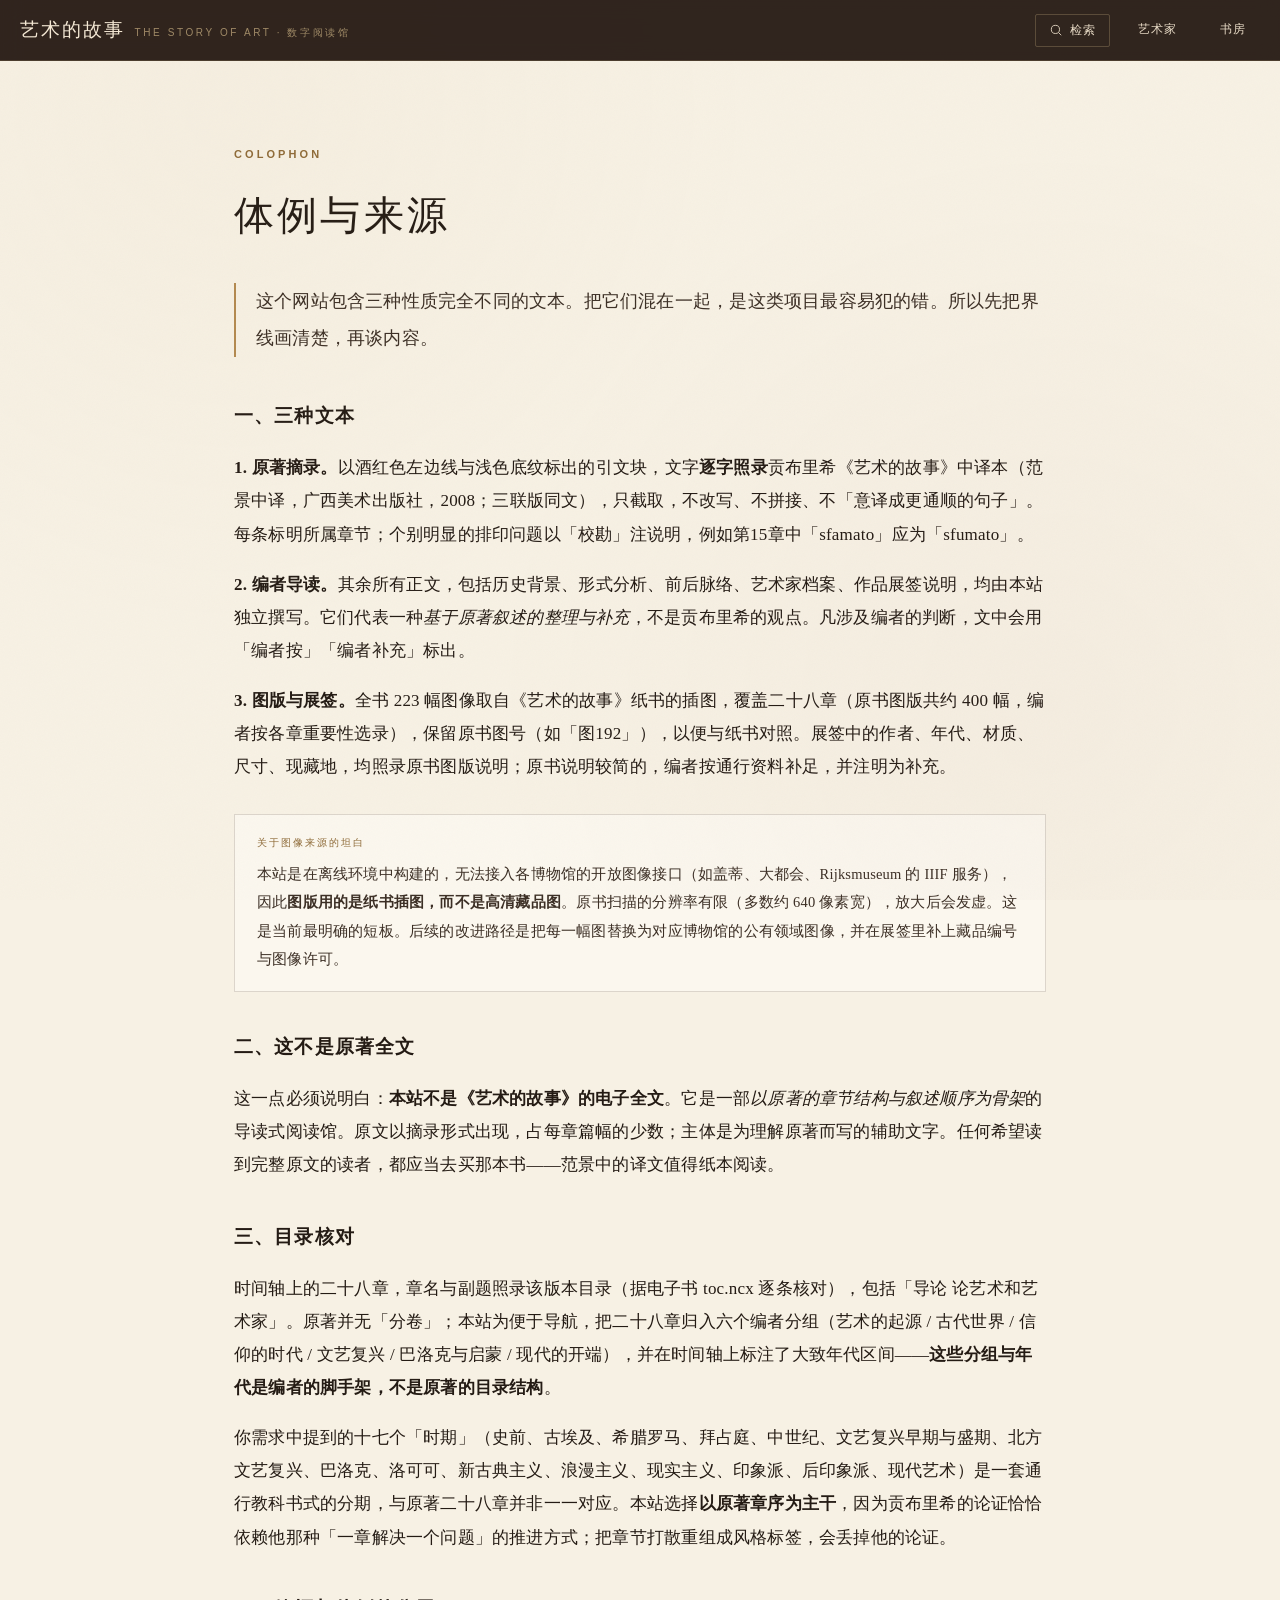
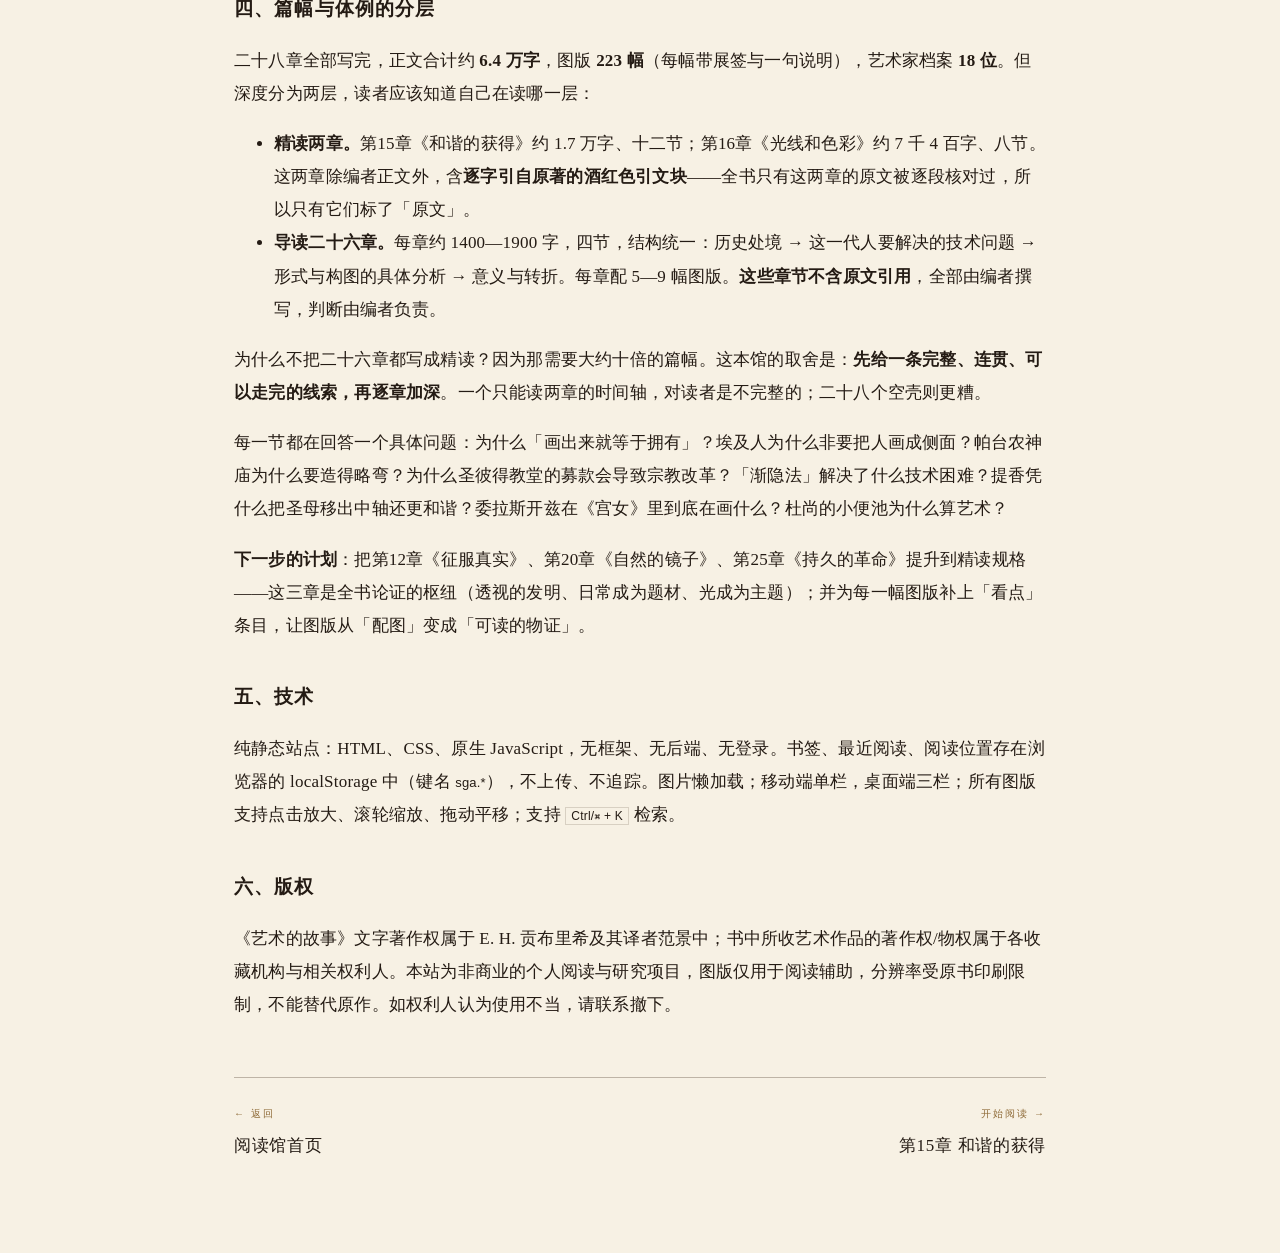
==== about.html @ c61e233a "《艺术的故事》数字阅读馆：二十八章全文与 223 幅图版 - 28 章正文约 6.4 万字：第15、16章为精读（含原著逐字引文），其余二十六章为导读 - 223 幅图版逐幅编目（作者、年代、材质、现" ====
<!DOCTYPE html>
<html lang="zh-CN">
<head>
<meta charset="utf-8">
<meta name="viewport" content="width=device-width,initial-scale=1,viewport-fit=cover">
<title>体例与来源 · 艺术的故事</title>
<link rel="icon" href="data:image/svg+xml,%3Csvg xmlns='http://www.w3.org/2000/svg' viewBox='0 0 32 32'%3E%3Crect width='32' height='32' fill='%23241812'/%3E%3Ctext x='16' y='23' font-family='Georgia,serif' font-size='20' fill='%23d9bd8c' text-anchor='middle'%3EA%3C/text%3E%3C/svg%3E">
<link rel="stylesheet" href="css/style.css">
</head>
<body>
<div data-topbar></div>

<main class="wrap wrap--narrow" style="padding-top:clamp(40px,6vw,72px);padding-bottom:90px">
  <p class="eyebrow">Colophon</p>
  <h1 style="font-size:clamp(28px,4vw,40px);font-weight:400;letter-spacing:.08em;margin:12px 0 28px">体例与来源</h1>

  <p class="article__lede" style="margin-bottom:40px">这个网站包含三种性质完全不同的文本。把它们混在一起，是这类项目最容易犯的错。所以先把界线画清楚，再谈内容。</p>

  <h2 style="font-size:19px;font-weight:600;letter-spacing:.06em;margin:36px 0 12px">一、三种文本</h2>

  <p><strong>1. 原著摘录。</strong>以酒红色左边线与浅色底纹标出的引文块，文字<strong>逐字照录</strong>贡布里希《艺术的故事》中译本（范景中译，广西美术出版社，2008；三联版同文），只截取，不改写、不拼接、不「意译成更通顺的句子」。每条标明所属章节；个别明显的排印问题以「校勘」注说明，例如第15章中「sfamato」应为「sfumato」。</p>

  <p><strong>2. 编者导读。</strong>其余所有正文，包括历史背景、形式分析、前后脉络、艺术家档案、作品展签说明，均由本站独立撰写。它们代表一种<em>基于原著叙述的整理与补充</em>，不是贡布里希的观点。凡涉及编者的判断，文中会用「编者按」「编者补充」标出。</p>

  <p><strong>3. 图版与展签。</strong>全书 223 幅图像取自《艺术的故事》纸书的插图，覆盖二十八章（原书图版共约 400 幅，编者按各章重要性选录），保留原书图号（如「图192」），以便与纸书对照。展签中的作者、年代、材质、尺寸、现藏地，均照录原书图版说明；原书说明较简的，编者按通行资料补足，并注明为补充。</p>

  <div class="aside-note">
    <span class="aside-note__t">关于图像来源的坦白</span>
    本站是在离线环境中构建的，无法接入各博物馆的开放图像接口（如盖蒂、大都会、Rijksmuseum 的 IIIF 服务），因此<strong>图版用的是纸书插图，而不是高清藏品图</strong>。原书扫描的分辨率有限（多数约 640 像素宽），放大后会发虚。这是当前最明确的短板。后续的改进路径是把每一幅图替换为对应博物馆的公有领域图像，并在展签里补上藏品编号与图像许可。
  </div>

  <h2 style="font-size:19px;font-weight:600;letter-spacing:.06em;margin:36px 0 12px">二、这不是原著全文</h2>

  <p>这一点必须说明白：<strong>本站不是《艺术的故事》的电子全文</strong>。它是一部<em>以原著的章节结构与叙述顺序为骨架</em>的导读式阅读馆。原文以摘录形式出现，占每章篇幅的少数；主体是为理解原著而写的辅助文字。任何希望读到完整原文的读者，都应当去买那本书——范景中的译文值得纸本阅读。</p>

  <h2 style="font-size:19px;font-weight:600;letter-spacing:.06em;margin:36px 0 12px">三、目录核对</h2>

  <p>时间轴上的二十八章，章名与副题照录该版本目录（据电子书 toc.ncx 逐条核对），包括「导论 论艺术和艺术家」。原著并无「分卷」；本站为便于导航，把二十八章归入六个编者分组（艺术的起源 / 古代世界 / 信仰的时代 / 文艺复兴 / 巴洛克与启蒙 / 现代的开端），并在时间轴上标注了大致年代区间——<strong>这些分组与年代是编者的脚手架，不是原著的目录结构</strong>。</p>

  <p>你需求中提到的十七个「时期」（史前、古埃及、希腊罗马、拜占庭、中世纪、文艺复兴早期与盛期、北方文艺复兴、巴洛克、洛可可、新古典主义、浪漫主义、现实主义、印象派、后印象派、现代艺术）是一套通行教科书式的分期，与原著二十八章并非一一对应。本站选择<strong>以原著章序为主干</strong>，因为贡布里希的论证恰恰依赖他那种「一章解决一个问题」的推进方式；把章节打散重组成风格标签，会丢掉他的论证。</p>

  <h2 style="font-size:19px;font-weight:600;letter-spacing:.06em;margin:36px 0 12px">四、篇幅与体例的分层</h2>

  <p>二十八章全部写完，正文合计约 <strong>6.4 万字</strong>，图版 <strong>223 幅</strong>（每幅带展签与一句说明），艺术家档案 <strong>18 位</strong>。但深度分为两层，读者应该知道自己在读哪一层：</p>

  <ul>
    <li><strong>精读两章。</strong>第15章《和谐的获得》约 1.7 万字、十二节；第16章《光线和色彩》约 7 千 4 百字、八节。这两章除编者正文外，含<strong>逐字引自原著的酒红色引文块</strong>——全书只有这两章的原文被逐段核对过，所以只有它们标了「原文」。</li>
    <li><strong>导读二十六章。</strong>每章约 1400—1900 字，四节，结构统一：历史处境 → 这一代人要解决的技术问题 → 形式与构图的具体分析 → 意义与转折。每章配 5—9 幅图版。<strong>这些章节不含原文引用</strong>，全部由编者撰写，判断由编者负责。</li>
  </ul>

  <p>为什么不把二十六章都写成精读？因为那需要大约十倍的篇幅。这本馆的取舍是：<strong>先给一条完整、连贯、可以走完的线索，再逐章加深</strong>。一个只能读两章的时间轴，对读者是不完整的；二十八个空壳则更糟。</p>

  <p>每一节都在回答一个具体问题：为什么「画出来就等于拥有」？埃及人为什么非要把人画成侧面？帕台农神庙为什么要造得略弯？为什么圣彼得教堂的募款会导致宗教改革？「渐隐法」解决了什么技术困难？提香凭什么把圣母移出中轴还更和谐？委拉斯开兹在《宫女》里到底在画什么？杜尚的小便池为什么算艺术？</p>

  <p><strong>下一步的计划</strong>：把第12章《征服真实》、第20章《自然的镜子》、第25章《持久的革命》提升到精读规格——这三章是全书论证的枢纽（透视的发明、日常成为题材、光成为主题）；并为每一幅图版补上「看点」条目，让图版从「配图」变成「可读的物证」。</p>

  <h2 style="font-size:19px;font-weight:600;letter-spacing:.06em;margin:36px 0 12px">五、技术</h2>

  <p>纯静态站点：HTML、CSS、原生 JavaScript，无框架、无后端、无登录。书签、最近阅读、阅读位置存在浏览器的 localStorage 中（键名 <code style="font-family:var(--sans);font-size:13px">sga.*</code>），不上传、不追踪。图片懒加载；移动端单栏，桌面端三栏；所有图版支持点击放大、滚轮缩放、拖动平移；支持 <kbd style="font-family:var(--sans);font-size:12px;border:1px solid var(--line);padding:1px 5px">Ctrl/⌘ + K</kbd> 检索。</p>

  <h2 style="font-size:19px;font-weight:600;letter-spacing:.06em;margin:36px 0 12px">六、版权</h2>

  <p>《艺术的故事》文字著作权属于 E. H. 贡布里希及其译者范景中；书中所收艺术作品的著作权/物权属于各收藏机构与相关权利人。本站为非商业的个人阅读与研究项目，图版仅用于阅读辅助，分辨率受原书印刷限制，不能替代原作。如权利人认为使用不当，请联系撤下。</p>

  <div class="ch-end" style="margin-top:56px">
    <a href="index.html"><span class="ch-end__dir">← 返回</span><span class="ch-end__t">阅读馆首页</span></a>
    <a href="read.html?id=15" style="text-align:right"><span class="ch-end__dir">开始阅读 →</span><span class="ch-end__t">第15章 和谐的获得</span></a>
  </div>
</main>

<script src="js/data/meta.js"></script>
<script src="js/core.js"></script>
</body>
</html>
---- css/style.css ----
/* ============================================================
   《艺术的故事》数字阅读馆 — 视觉系统
   深胡桃木 / 暖白纸 / 酒红 / 古典金；衬线排印；博物馆展签
   ============================================================ */

:root{
  --ink:#241b14;
  --ink-2:#3c2f25;
  --ink-soft:#6b5c4d;
  --ink-faint:#8d7d6b;

  --paper:#f7f1e4;
  --paper-2:#f1e8d7;
  --paper-3:#e8dbc5;

  --walnut:#241812;
  --walnut-2:#2f2017;
  --walnut-3:#3d2b1f;
  --walnut-line:rgba(217,189,140,.16);

  --burgundy:#6b1f2a;
  --burgundy-2:#521620;
  --gold:#b3894f;
  --gold-2:#d9bd8c;
  --gold-3:#8e6a37;

  --line:rgba(58,38,24,.16);
  --line-strong:rgba(58,38,24,.30);

  --serif:"Georgia","Times New Roman","Songti SC","Source Han Serif SC","Noto Serif SC","SimSun",serif;
  --sans:"Helvetica Neue","Segoe UI","PingFang SC","Microsoft YaHei",sans-serif;
  --kai:"Kaiti SC","KaiTi","STKaiti",var(--serif);

  --measure:38rem;
  --ease:cubic-bezier(.22,.61,.36,1);
}

*,*::before,*::after{box-sizing:border-box;}

html{-webkit-text-size-adjust:100%;scroll-behavior:smooth;}
@media (prefers-reduced-motion:reduce){html{scroll-behavior:auto;}}

body{
  margin:0;
  background:var(--paper);
  color:var(--ink);
  font-family:var(--serif);
  font-size:17px;
  line-height:1.95;
  letter-spacing:.012em;
  text-rendering:optimizeLegibility;
  -webkit-font-smoothing:antialiased;
}

img{max-width:100%;display:block;}
a{color:inherit;text-decoration:none;}
button{font-family:inherit;font-size:inherit;color:inherit;background:none;border:0;cursor:pointer;padding:0;}
::selection{background:rgba(107,31,42,.16);}

/* 纸纹 */
body::before{
  content:"";
  position:fixed;inset:0;
  pointer-events:none;z-index:0;
  opacity:.5;
  background-image:
    radial-gradient(circle at 18% 12%, rgba(179,137,79,.05), transparent 40%),
    radial-gradient(circle at 82% 78%, rgba(107,31,42,.04), transparent 45%),
    url("data:image/svg+xml,%3Csvg xmlns='http://www.w3.org/2000/svg' width='120' height='120'%3E%3Cfilter id='n'%3E%3CfeTurbulence type='fractalNoise' baseFrequency='.85' numOctaves='3'/%3E%3C/filter%3E%3Crect width='120' height='120' filter='url(%23n)' opacity='.05'/%3E%3C/svg%3E");
}

/* ---------- 通用排印 ---------- */
.eyebrow{
  font-family:var(--sans);
  font-size:11px;
  letter-spacing:.28em;
  text-transform:uppercase;
  color:var(--gold-3);
  font-weight:600;
}
.eyebrow--light{color:var(--gold-2);}

.rule{height:1px;background:var(--line);border:0;margin:0;}
.rule--short{width:64px;height:1px;background:var(--gold);border:0;margin:28px 0;}

.small{font-size:13px;line-height:1.75;color:var(--ink-soft);}

/* ---------- 顶栏 ---------- */
.topbar{
  position:sticky;top:0;z-index:60;
  background:rgba(36,24,18,.94);
  backdrop-filter:blur(10px) saturate(1.1);
  border-bottom:1px solid var(--walnut-line);
  color:#efe3cf;
}
.topbar__inner{
  max-width:1600px;margin:0 auto;
  display:flex;align-items:center;gap:14px;
  padding:0 20px;height:60px;
}
.brand{display:flex;align-items:baseline;gap:10px;min-width:0;}
.brand__mark{
  font-family:var(--serif);font-size:19px;letter-spacing:.10em;
  color:#f4e8d4;white-space:nowrap;
}
.brand__sub{
  font-family:var(--sans);font-size:10px;letter-spacing:.26em;text-transform:uppercase;
  color:rgba(217,189,140,.66);white-space:nowrap;
}
.topbar__spacer{flex:1;}

.tbtn{
  display:inline-flex;align-items:center;gap:7px;
  padding:7px 13px;border:1px solid rgba(217,189,140,.26);
  color:#e9dcc7;border-radius:2px;
  font-family:var(--sans);font-size:12px;letter-spacing:.10em;
  transition:.25s var(--ease);
}
.tbtn:hover{background:rgba(217,189,140,.12);border-color:rgba(217,189,140,.5);}
.tbtn--ghost{border-color:transparent;}
.tbtn svg{width:14px;height:14px;stroke:currentColor;fill:none;stroke-width:1.5;}

.progressbar{
  position:fixed;top:0;left:0;height:2px;width:0;z-index:70;
  background:linear-gradient(90deg,var(--gold-3),var(--gold-2));
  box-shadow:0 0 12px rgba(217,189,140,.5);
  transition:width .1s linear;
}

/* ---------- 封面 ---------- */
.hero{
  position:relative;min-height:min(92vh,860px);
  background:var(--walnut);color:#f6ecdc;
  display:flex;align-items:flex-end;
  overflow:hidden;
}
.hero__bg{position:absolute;inset:0;}
.hero__bg img{
  width:100%;height:100%;object-fit:cover;
  object-position:50% 42%;
  filter:saturate(.92) contrast(1.02) brightness(.86);
  transform:scale(1.03);
}
.hero__bg::after{
  content:"";position:absolute;inset:0;
  background:
    linear-gradient(180deg,rgba(20,13,9,.66) 0%,rgba(20,13,9,.18) 30%,rgba(20,13,9,.55) 66%,rgba(20,13,9,.95) 100%),
    radial-gradient(120% 80% at 20% 70%,rgba(36,24,18,.75),transparent 60%);
}
.hero__inner{
  position:relative;z-index:2;
  max-width:1600px;margin:0 auto;width:100%;
  padding:0 24px 56px;
}
.hero__rule{width:100%;max-width:520px;height:1px;background:linear-gradient(90deg,var(--gold-2),transparent);margin-bottom:26px;}
.hero h1{
  font-size:clamp(38px,7vw,84px);
  line-height:1.06;letter-spacing:.06em;margin:0 0 6px;
  font-weight:400;color:#fbf3e5;
  text-shadow:0 2px 30px rgba(0,0,0,.4);
}
.hero__latin{
  font-family:var(--sans);font-size:clamp(10px,1.2vw,12px);
  letter-spacing:.42em;text-transform:uppercase;color:var(--gold-2);
  margin:0 0 22px;
}
.hero__lead{
  max-width:36rem;font-size:clamp(15px,1.6vw,17.5px);
  line-height:2;color:rgba(246,236,220,.84);margin:0 0 30px;
}
.hero__meta{display:flex;flex-wrap:wrap;gap:10px 26px;align-items:center;}
.hero__meta span{font-family:var(--sans);font-size:12px;letter-spacing:.14em;color:rgba(217,189,140,.8);}

.cta{
  display:inline-flex;align-items:center;gap:12px;
  padding:15px 30px;border:1px solid rgba(217,189,140,.55);
  color:#f8eeda;font-family:var(--sans);font-size:13px;letter-spacing:.2em;
  background:rgba(107,31,42,.28);
  transition:.3s var(--ease);
}
.cta:hover{background:var(--burgundy);border-color:var(--gold-2);letter-spacing:.24em;}
.cta__arrow{transition:transform .3s var(--ease);}
.cta:hover .cta__arrow{transform:translateX(4px);}

/* ---------- 通用区块 ---------- */
.wrap{max-width:1280px;margin:0 auto;padding:0 24px;}
.wrap--narrow{max-width:860px;}
.section{padding:clamp(52px,7vw,96px) 0;}
.section--tint{background:linear-gradient(180deg,var(--paper-2),var(--paper));}

.sec-head{display:flex;align-items:flex-end;justify-content:space-between;gap:24px;margin-bottom:clamp(28px,4vw,48px);}
.sec-head h2{
  font-size:clamp(24px,3vw,34px);font-weight:400;letter-spacing:.1em;margin:8px 0 0;line-height:1.3;
}
.sec-head p{margin:6px 0 0;max-width:34rem;}
.sec-link{
  font-family:var(--sans);font-size:12px;letter-spacing:.16em;color:var(--burgundy);
  border-bottom:1px solid rgba(107,31,42,.3);padding-bottom:3px;white-space:nowrap;
}
.sec-link:hover{border-color:var(--burgundy);}

/* ---------- 时间轴 ---------- */
.timeline{position:relative;padding:10px 0 4px;}
.tl-scroll{
  display:flex;gap:0;overflow-x:auto;scrollbar-width:thin;
  padding-bottom:18px;
  scroll-snap-type:x proximity;
}
.tl-scroll::-webkit-scrollbar{height:4px;}
.tl-scroll::-webkit-scrollbar-thumb{background:var(--line-strong);}
.tl-era{
  flex:0 0 auto;min-width:230px;padding:18px 20px 4px;
  border-left:1px solid var(--line);
  scroll-snap-align:start;
}
.tl-era:first-child{border-left:0;padding-left:0;}
.tl-era__name{
  font-family:var(--sans);font-size:10.5px;letter-spacing:.26em;text-transform:uppercase;
  color:var(--gold-3);margin-bottom:3px;
}
.tl-era__years{font-size:12px;color:var(--ink-faint);font-family:var(--sans);letter-spacing:.08em;margin-bottom:14px;}
.tl-item{
  display:block;padding:7px 0 7px 14px;position:relative;
  border-top:1px solid rgba(58,38,24,.08);
  transition:.2s var(--ease);
}
.tl-item::before{
  content:"";position:absolute;left:0;top:16px;width:5px;height:5px;border-radius:50%;
  background:var(--line-strong);
}
.tl-item:hover{padding-left:20px;}
.tl-item:hover .tl-item__title{color:var(--burgundy);}
.tl-item--live::before{background:var(--burgundy);box-shadow:0 0 0 3px rgba(107,31,42,.12);}
.tl-item__no{font-family:var(--sans);font-size:10.5px;letter-spacing:.12em;color:var(--ink-faint);margin-right:7px;}
.tl-item__title{font-size:15px;letter-spacing:.04em;transition:color .2s;}
.tl-item--soon .tl-item__title{color:var(--ink-faint);}
.tl-item__badge{
  font-family:var(--sans);font-size:9.5px;letter-spacing:.14em;color:#fff;
  background:var(--burgundy);padding:1px 6px;margin-left:8px;vertical-align:2px;
}
.tl-item__badge--soon{background:rgba(58,38,24,.22);}

.tl-axis{position:relative;height:26px;margin-top:6px;}
.tl-axis__line{position:absolute;left:0;right:0;top:12px;height:1px;background:var(--line-strong);}

/* ---------- 时期入口（横向索引） ---------- */
.periods{display:grid;grid-template-columns:repeat(3,1fr);gap:1px;background:var(--line);border:1px solid var(--line);}
.period{
  position:relative;padding:24px 24px 22px;
  background:var(--paper);display:flex;flex-direction:column;gap:6px;
  transition:background .25s var(--ease);
}
.period:hover{background:var(--paper-2);}
.period__no{font-family:var(--sans);font-size:11px;letter-spacing:.18em;color:var(--gold-3);}
.period__title{font-size:20px;letter-spacing:.06em;}
.period__sub{font-size:13px;color:var(--ink-soft);font-family:var(--sans);letter-spacing:.03em;line-height:1.6;}
.period__state{
  margin-top:10px;font-family:var(--sans);font-size:10.5px;letter-spacing:.16em;
  color:var(--burgundy);
}
.period--soon .period__title{color:var(--ink-soft);}
.period--soon .period__state{color:var(--ink-faint);}
a.period:hover .period__title{color:var(--burgundy);}

/* ---------- 卡片：作品 / 艺术家（克制的展签式） ---------- */
.plate-grid{display:grid;grid-template-columns:repeat(auto-fill,minmax(260px,1fr));gap:clamp(18px,2.4vw,34px);}
.plate{cursor:pointer;background:none;border:0;text-align:left;padding:0;display:block;}
.plate__frame{
  position:relative;overflow:hidden;background:#e6dac6;
  box-shadow:0 1px 2px rgba(40,25,15,.10),0 12px 28px -18px rgba(40,25,15,.45);
}
.plate__frame img{
  width:100%;height:100%;object-fit:cover;
  transition:transform .7s var(--ease),filter .5s;
}
.plate:hover .plate__frame img{transform:scale(1.035);}
.plate__frame--contain img{object-fit:contain;background:#efe6d4;}
.plate__cap{padding:14px 2px 0;}
.plate__t{font-size:16px;letter-spacing:.03em;line-height:1.5;}
.plate__a{font-size:12.5px;color:var(--ink-soft);font-family:var(--sans);letter-spacing:.04em;margin-top:4px;}

/* ---------- 首页艺术家条目 ---------- */
.people{display:grid;grid-template-columns:repeat(auto-fill,minmax(200px,1fr));gap:1px;background:var(--line);border:1px solid var(--line);}
.person{
  background:var(--paper);padding:22px 20px 20px;display:flex;flex-direction:column;gap:4px;
  transition:background .3s;
}
.person:hover{background:var(--paper-2);}
.person__name{font-size:19px;letter-spacing:.05em;}
.person__life{font-family:var(--sans);font-size:11px;letter-spacing:.1em;color:var(--ink-faint);}
.person__tag{font-size:13px;color:var(--ink-soft);margin-top:6px;line-height:1.7;}

/* ---------- 说明 / 凡例 ---------- */
.colophon{display:grid;grid-template-columns:repeat(auto-fit,minmax(240px,1fr));gap:clamp(24px,4vw,56px);}
.colophon h3{font-size:14px;letter-spacing:.18em;font-family:var(--sans);color:var(--gold-3);margin:0 0 10px;font-weight:600;}
.colophon p{font-size:14px;line-height:1.9;color:var(--ink-2);margin:0;}

/* ---------- 页脚 ---------- */
.foot{background:var(--walnut);color:rgba(240,229,211,.62);padding:56px 0 40px;margin-top:0;}
.foot__inner{max-width:1280px;margin:0 auto;padding:0 24px;display:flex;flex-wrap:wrap;gap:28px;justify-content:space-between;align-items:flex-start;}
.foot__t{font-size:22px;letter-spacing:.1em;color:#f2e6d2;}
.foot__s{font-family:var(--sans);font-size:11px;letter-spacing:.2em;color:rgba(217,189,140,.55);margin-top:8px;}
.foot a{border-bottom:1px solid rgba(217,189,140,.25);}
.foot a:hover{color:var(--gold-2);}

/* ============================================================
   阅读页
   ============================================================ */
.read-top{
  position:sticky;top:0;z-index:60;background:rgba(247,241,228,.94);
  backdrop-filter:blur(10px);border-bottom:1px solid var(--line);
}
.read-top__inner{
  max-width:1600px;margin:0 auto;padding:0 20px;height:62px;
  display:flex;align-items:center;gap:16px;
}
.read-top__back{font-family:var(--sans);font-size:12px;letter-spacing:.14em;color:var(--ink-soft);display:inline-flex;gap:8px;align-items:center;}
.read-top__back:hover{color:var(--burgundy);}
.read-top__title{font-size:15px;letter-spacing:.08em;color:var(--ink-2);}
.read-top__title span{color:var(--ink-faint);font-family:var(--sans);font-size:11.5px;letter-spacing:.1em;margin-left:8px;}
.read-top__tools{margin-left:auto;display:flex;gap:8px;align-items:center;}
.icon-btn{
  width:36px;height:36px;display:inline-flex;align-items:center;justify-content:center;
  border:1px solid transparent;border-radius:2px;transition:.2s;color:var(--ink-2);
}
.icon-btn:hover{background:rgba(58,38,24,.06);border-color:var(--line);}
.icon-btn svg{width:17px;height:17px;stroke:currentColor;fill:none;stroke-width:1.6;stroke-linecap:round;stroke-linejoin:round;}
.icon-btn.is-on{color:var(--burgundy);}
.icon-btn.is-on svg{fill:rgba(107,31,42,.14);}

.reader{
  display:grid;grid-template-columns:250px minmax(0,1fr) 288px;
  gap:0;max-width:1560px;margin:0 auto;align-items:start;
  position:relative;z-index:1;
}
.rail-l,.rail-r{position:sticky;top:62px;height:calc(100vh - 62px);overflow-y:auto;padding:34px 22px 60px;}
.rail-l{border-right:1px solid var(--line);}
.rail-r{border-left:1px solid var(--line);}
.rail-l::-webkit-scrollbar,.rail-r::-webkit-scrollbar{width:4px;}
.rail-l::-webkit-scrollbar-thumb,.rail-r::-webkit-scrollbar-thumb{background:rgba(58,38,24,.18);}

.rail__label{
  font-family:var(--sans);font-size:10px;letter-spacing:.26em;text-transform:uppercase;
  color:var(--gold-3);margin-bottom:14px;
}
.nav-group{margin-bottom:22px;}
.nav-group__t{
  font-family:var(--sans);font-size:10.5px;letter-spacing:.2em;color:var(--ink-faint);
  padding:0 0 6px;border-bottom:1px solid var(--line);margin-bottom:6px;
}
.nav-item{
  display:block;padding:7px 8px 7px 10px;font-size:13.5px;line-height:1.6;
  border-left:2px solid transparent;color:var(--ink-2);transition:.18s;
}
.nav-item:hover{background:rgba(58,38,24,.05);color:var(--ink);}
.nav-item.is-active{border-left-color:var(--burgundy);background:rgba(107,31,42,.055);color:var(--burgundy);font-weight:600;}
.nav-item__no{font-family:var(--sans);font-size:10px;color:var(--ink-faint);margin-right:6px;letter-spacing:.08em;}
.nav-item--soon{color:var(--ink-faint);cursor:default;display:flex;justify-content:space-between;align-items:center;}
.nav-item--soon:hover{background:none;color:var(--ink-faint);}
.nav-item__soon{font-family:var(--sans);font-size:9px;letter-spacing:.1em;opacity:.7;}

/* 目录（本章） */
.toc-item{display:block;font-size:13px;padding:5px 0 5px 10px;color:var(--ink-soft);border-left:1px solid var(--line);line-height:1.65;}
.toc-item:hover{color:var(--burgundy);border-left-color:var(--gold);}
.toc-item.is-active{color:var(--burgundy);border-left-color:var(--burgundy);}

.article{max-width:760px;margin:0 auto;padding:clamp(30px,5vw,64px) clamp(20px,4vw,52px) 120px;}
.article__head{margin-bottom:clamp(30px,4vw,52px);}
.article__no{
  font-family:var(--sans);font-size:11px;letter-spacing:.3em;color:var(--gold-3);margin-bottom:16px;
}
.article__title{
  font-size:clamp(30px,4.6vw,46px);line-height:1.28;letter-spacing:.06em;font-weight:400;margin:0 0 12px;
}
.article__sub{
  font-family:var(--sans);font-size:13px;letter-spacing:.14em;color:var(--ink-soft);margin:0 0 22px;
}
.article__lede{
  font-size:clamp(16px,1.7vw,18px);line-height:2.05;color:var(--ink-2);
  border-left:2px solid var(--gold);padding-left:20px;margin:0;
}

.article h2{
  font-size:clamp(21px,2.6vw,26px);font-weight:400;letter-spacing:.08em;line-height:1.5;
  margin:clamp(48px,6vw,74px) 0 22px;padding-bottom:12px;border-bottom:1px solid var(--line);
  scroll-margin-top:80px;
}
.article h2 .h2-no{
  font-family:var(--sans);font-size:11px;letter-spacing:.24em;color:var(--gold-3);
  display:block;margin-bottom:8px;
}
.article h3{
  font-size:17.5px;font-weight:600;letter-spacing:.05em;margin:36px 0 12px;color:var(--ink);
}
.article p{margin:0 0 1.35em;text-align:justify;}
.article p + p{text-indent:0;}
.article strong{font-weight:600;color:var(--ink);}
.article em{font-style:normal;background:linear-gradient(transparent 62%,rgba(179,137,79,.24) 62%);}
.article a.ref{color:var(--burgundy);border-bottom:1px solid rgba(107,31,42,.3);}
.article a.ref:hover{border-color:var(--burgundy);}
.article ul,.article ol{margin:0 0 1.4em;padding-left:1.3em;}
.article li{margin-bottom:.55em;line-height:1.95;}

/* 首字下沉 */
.article__first::first-letter{
  font-size:3.1em;line-height:.9;float:left;padding:6px 12px 0 0;color:var(--burgundy);
  font-family:var(--serif);
}

/* 原文摘录 */
.quote{
  margin:34px 0;padding:26px 26px 24px 28px;position:relative;
  background:linear-gradient(180deg,rgba(232,219,197,.5),rgba(241,232,215,.32));
  border-left:3px solid var(--burgundy);
}
.quote::before{
  content:"“";position:absolute;top:-2px;left:14px;font-size:46px;color:rgba(107,31,42,.16);
  font-family:Georgia,serif;line-height:1;
}
.quote__text{
  font-family:var(--kai);font-size:17.5px;line-height:2.05;color:var(--ink-2);margin:0;
  position:relative;z-index:1;text-align:justify;
}
.quote__src{
  display:block;margin-top:14px;font-family:var(--sans);font-size:11px;letter-spacing:.12em;
  color:var(--ink-faint);
}
.quote__src b{color:var(--burgundy);font-weight:600;}

/* 编者按 / 区分提示 */
.aside-note{
  margin:30px 0;padding:18px 22px;border:1px solid var(--line);
  background:rgba(255,252,245,.6);font-size:14.5px;line-height:1.95;color:var(--ink-2);
}
.aside-note__t{
  font-family:var(--sans);font-size:10px;letter-spacing:.2em;color:var(--gold-3);
  display:block;margin-bottom:8px;
}

/* 图版（博物馆展签） */
figure.plate-big{margin:44px 0;position:relative;}
figure.plate-big .frame{
  background:#ece1ce;padding:0;box-shadow:0 2px 4px rgba(40,25,15,.08),0 22px 44px -28px rgba(40,25,15,.6);
  cursor:zoom-in;position:relative;overflow:hidden;
}
figure.plate-big img{width:100%;height:auto;}
figure.plate-big .frame::after{
  content:"放大";position:absolute;right:10px;bottom:10px;
  font-family:var(--sans);font-size:9.5px;letter-spacing:.2em;color:#f7efe0;
  background:rgba(36,24,18,.6);padding:4px 8px;opacity:0;transition:.3s;
}
figure.plate-big .frame:hover::after{opacity:1;}
figcaption{
  margin-top:12px;padding-top:11px;border-top:1px solid var(--line);
  font-size:13px;line-height:1.8;color:var(--ink-soft);
  display:grid;grid-template-columns:1fr auto;gap:4px 16px;
}
figcaption .cap-t{font-size:14.5px;color:var(--ink);letter-spacing:.02em;}
figcaption .cap-m{font-family:var(--sans);font-size:11.5px;letter-spacing:.03em;color:var(--ink-faint);}
figcaption .cap-fig{
  font-family:var(--sans);font-size:10.5px;letter-spacing:.12em;color:var(--gold-3);
  white-space:nowrap;text-align:right;
}
figure.plate-big figcaption{grid-template-columns:1fr;}

/* 双图并置 */
.duo{display:grid;grid-template-columns:1fr 1fr;gap:18px;margin:38px 0;}
.duo figure{margin:0;}
.duo .frame{background:#ece1ce;cursor:zoom-in;}
.duo figcaption{font-size:12px;grid-template-columns:1fr;}
.duo .cap-t{font-size:13px;}

/* 展签表 */
.label-table{width:100%;border-collapse:collapse;margin:26px 0;font-size:13.5px;line-height:1.85;}
.label-table th,.label-table td{
  text-align:left;padding:9px 10px 9px 0;vertical-align:top;
  border-bottom:1px solid var(--line);
}
.label-table th{
  font-family:var(--sans);font-size:10px;letter-spacing:.14em;color:var(--gold-3);
  font-weight:600;width:74px;white-space:nowrap;
}
.label-table tr:first-child th,.label-table tr:first-child td{
  font-family:var(--sans);font-size:10.5px;letter-spacing:.12em;color:var(--ink-soft);
  border-bottom:1px solid var(--line-strong);padding-bottom:10px;white-space:normal;
}
.label-table tr:first-child td strong{font-weight:600;color:var(--ink);}

/* 本章人物 / 作品 推荐条 */
.chip-row{display:flex;flex-wrap:wrap;gap:8px;margin:22px 0 0;}
.chip{
  font-family:var(--sans);font-size:11.5px;letter-spacing:.08em;color:var(--ink-2);
  border:1px solid var(--line-strong);padding:5px 11px;transition:.2s;
}
.chip:hover{background:var(--burgundy);color:#f8eeda;border-color:var(--burgundy);}

/* 右栏 */
.rail-card{margin-bottom:28px;}
.rail-card__t{
  font-family:var(--sans);font-size:10px;letter-spacing:.22em;text-transform:uppercase;
  color:var(--gold-3);padding-bottom:8px;border-bottom:1px solid var(--line);margin-bottom:10px;
}
.rail-person{display:block;padding:7px 0 8px;}
.rail-person__n{display:block;font-size:14px;letter-spacing:.03em;line-height:1.5;}
.rail-person__d{display:block;font-family:var(--sans);font-size:10.5px;color:var(--ink-faint);letter-spacing:.06em;margin-top:1px;}
.rail-work{display:flex;gap:10px;padding:9px 0;align-items:center;border-bottom:1px solid rgba(58,38,24,.07);}
.rail-work img{width:46px;height:46px;object-fit:cover;background:#e6dac6;flex:0 0 auto;}
.rail-work__t{font-size:13px;line-height:1.5;display:-webkit-box;-webkit-line-clamp:2;-webkit-box-orient:vertical;overflow:hidden;}
.rail-work__a{font-family:var(--sans);font-size:10.5px;color:var(--ink-faint);}
.rail-fact{font-size:12.5px;line-height:1.85;color:var(--ink-soft);}
.rail-fact b{display:block;font-family:var(--sans);font-size:10px;letter-spacing:.14em;color:var(--gold-3);margin-bottom:2px;font-weight:600;}

/* 章末导航 */
.ch-end{margin-top:70px;padding-top:26px;border-top:1px solid var(--line-strong);display:flex;justify-content:space-between;gap:16px;flex-wrap:wrap;}
.ch-end a{max-width:46%;}
.ch-end__dir{font-family:var(--sans);font-size:10px;letter-spacing:.2em;color:var(--gold-3);display:block;margin-bottom:6px;}
.ch-end__t{font-size:17px;letter-spacing:.04em;}
.ch-end a:hover .ch-end__t{color:var(--burgundy);}

/* ============================================================
   画廊 / 灯箱
   ============================================================ */
.gallery-page{background:#150f0b;color:#efe3cf;min-height:100vh;}
.gallery-hero{padding:70px 24px 30px;max-width:1280px;margin:0 auto;border-bottom:1px solid rgba(217,189,140,.14);}
.gallery-hero h1{font-size:clamp(26px,4vw,40px);font-weight:400;letter-spacing:.12em;margin:10px 0 8px;color:#f7ecda;}
.gallery-hero p{color:rgba(239,227,207,.62);font-size:14px;max-width:40rem;line-height:1.9;}

.gal-filter{max-width:1280px;margin:0 auto;padding:22px 24px;display:flex;gap:10px;flex-wrap:wrap;align-items:center;border-bottom:1px solid rgba(217,189,140,.1);}
.gal-chip{
  font-family:var(--sans);font-size:11.5px;letter-spacing:.1em;color:rgba(239,227,207,.8);
  border:1px solid rgba(217,189,140,.22);padding:6px 13px;transition:.2s;
}
.gal-chip:hover,.gal-chip.is-active{color:#1d130d;background:var(--gold-2);border-color:var(--gold-2);}

.gal{max-width:1180px;margin:0 auto;padding:clamp(30px,5vw,64px) 24px 100px;}
.gal-work{margin:0 0 clamp(56px,9vw,120px);}
.gal-work__img{
  cursor:zoom-in;background:#0b0806;display:flex;justify-content:center;align-items:center;
}
.gal-work__img img{
  max-height:80vh;width:auto;max-width:100%;object-fit:contain;
  box-shadow:0 30px 70px -40px #000;outline:1px solid rgba(217,189,140,.10);
}
.gal-work__label{
  margin-top:22px;padding-top:16px;border-top:1px solid rgba(217,189,140,.18);
  display:grid;grid-template-columns:minmax(0,1fr) auto;gap:12px 30px;align-items:start;
}
.gal-work__t{font-size:clamp(18px,2.2vw,24px);letter-spacing:.05em;color:#f7ecda;line-height:1.5;}
.gal-work__a{font-family:var(--sans);font-size:12.5px;letter-spacing:.08em;color:var(--gold-2);margin-top:6px;}
.gal-work__d{font-family:var(--sans);font-size:11.5px;letter-spacing:.05em;color:rgba(239,227,207,.5);line-height:1.9;}
.gal-work__note{grid-column:1/-1;font-size:14.5px;line-height:1.95;color:rgba(239,227,207,.74);max-width:52rem;}
.gal-work__link{
  font-family:var(--sans);font-size:11px;letter-spacing:.16em;color:var(--gold-2);
  border-bottom:1px solid rgba(217,189,140,.35);padding-bottom:2px;white-space:nowrap;
}
.gal-work__link:hover{color:#fff;border-color:#fff;}

/* 灯箱 */
.lightbox{
  position:fixed;inset:0;z-index:100;display:none;
  background:#090604;
  padding:0;
}
.lightbox.is-open{display:flex;flex-direction:column;}
.lb-bar{
  display:flex;align-items:center;gap:14px;padding:12px 18px;
  color:rgba(239,227,207,.8);border-bottom:1px solid rgba(217,189,140,.12);
  font-family:var(--sans);font-size:12px;letter-spacing:.1em;flex:0 0 auto;
}
.lb-stage{
  flex:1;overflow:hidden;position:relative;display:flex;align-items:center;justify-content:center;
  cursor:grab;touch-action:none;
}
.lb-stage.is-drag{cursor:grabbing;}
.lb-stage img{max-width:100%;max-height:100%;transform-origin:center center;transition:transform .12s linear;user-select:none;-webkit-user-drag:none;}
.lb-cap{
  flex:0 0 auto;padding:10px 18px 16px;font-size:12.5px;color:rgba(239,227,207,.6);
  text-align:center;border-top:1px solid rgba(217,189,140,.08);line-height:1.7;
}
.lb-btn{
  width:34px;height:34px;display:inline-flex;align-items:center;justify-content:center;
  border:1px solid rgba(217,189,140,.24);color:rgba(239,227,207,.8);transition:.2s;
}
.lb-btn:hover{background:rgba(217,189,140,.14);}
.lb-btn svg{width:15px;height:15px;stroke:currentColor;fill:none;stroke-width:1.6;}
.lb-info{margin-left:auto;opacity:.6;font-size:10.5px;letter-spacing:.16em;}

/* ============================================================
   艺术家页
   ============================================================ */
.artist-hero{
  background:var(--walnut);color:#f2e6d2;padding:clamp(30px,4.5vw,58px) 0 clamp(32px,5vw,56px);
  border-bottom:1px solid var(--walnut-line);
}
.artist-hero__inner{display:grid;grid-template-columns:minmax(0,1.35fr) minmax(0,.8fr);gap:clamp(24px,5vw,60px);align-items:center;max-width:1180px;margin:0 auto;padding:0 24px;}
.artist-hero h1{font-size:clamp(32px,5vw,56px);font-weight:400;letter-spacing:.08em;margin:12px 0 4px;line-height:1.15;}
.artist-hero__life{font-family:var(--sans);font-size:12.5px;letter-spacing:.2em;color:var(--gold-2);margin-bottom:20px;}
.artist-hero__intro{font-size:16px;line-height:2;color:rgba(242,230,210,.8);max-width:34rem;}
.artist-hero__img{position:relative;}
.artist-hero__img img{width:100%;box-shadow:0 30px 60px -30px #000;}

.tl-list{position:relative;margin:30px 0;padding-left:22px;}
.tl-list::before{content:"";position:absolute;left:5px;top:8px;bottom:8px;width:1px;background:var(--line-strong);}
.tl-row{position:relative;margin-bottom:18px;display:grid;grid-template-columns:74px 1fr;gap:14px;}
.tl-row::before{content:"";position:absolute;left:-21px;top:9px;width:7px;height:7px;border-radius:50%;background:var(--paper);border:1px solid var(--burgundy);}
.tl-row__y{font-family:var(--sans);font-size:12px;letter-spacing:.06em;color:var(--burgundy);padding-top:1px;}
.tl-row__t{font-size:14.5px;line-height:1.8;color:var(--ink-2);}

/* ============================================================
   搜索浮层
   ============================================================ */
.search-layer{position:fixed;inset:0;z-index:90;display:none;background:rgba(26,17,12,.6);backdrop-filter:blur(3px);}
.search-layer.is-open{display:block;}
.search-panel{
  max-width:720px;margin:9vh auto 0;background:var(--paper);color:var(--ink);
  box-shadow:0 40px 90px -30px rgba(0,0,0,.7);max-height:80vh;display:flex;flex-direction:column;
}
.search-field{display:flex;align-items:center;gap:12px;padding:16px 20px;border-bottom:1px solid var(--line);}
.search-field svg{width:18px;height:18px;stroke:var(--ink-faint);fill:none;stroke-width:1.6;}
.search-field input{
  flex:1;border:0;background:none;outline:none;font-family:var(--serif);color:var(--ink);
  font-size:18px;color:var(--ink);letter-spacing:.03em;
}
.search-field input::placeholder{color:var(--ink-faint);}
.search-close{font-family:var(--sans);font-size:10.5px;letter-spacing:.14em;color:var(--ink-faint);border:1px solid var(--line);padding:3px 7px;}
.search-res{overflow-y:auto;padding:8px 0 18px;}
.sr-item{display:block;padding:14px 22px;border-bottom:1px solid rgba(58,38,24,.07);}
.sr-item:hover{background:rgba(232,219,197,.5);}
.sr-kind{font-family:var(--sans);font-size:9.5px;letter-spacing:.18em;color:var(--gold-3);}
.sr-t{font-size:16px;margin:3px 0 3px;letter-spacing:.03em;color:var(--ink);}
.sr-d{font-size:12.5px;color:var(--ink-soft);line-height:1.75;}
.sr-empty{padding:34px 22px;color:var(--ink-faint);font-size:14px;}

/* ============================================================
   书房
   ============================================================ */
.study-hero{padding:clamp(38px,6vw,70px) 0 26px;border-bottom:1px solid var(--line);}
.study-hero h1{font-size:clamp(28px,4vw,40px);font-weight:400;letter-spacing:.1em;margin:0 0 8px;}
#panel{max-width:900px;}
.study-tabs{display:flex;gap:0;border-bottom:1px solid var(--line);margin-bottom:30px;flex-wrap:wrap;}
.study-tab{
  font-family:var(--sans);font-size:12.5px;letter-spacing:.12em;color:var(--ink-soft);
  padding:12px 18px;border-bottom:2px solid transparent;margin-bottom:-1px;
}
.study-tab.is-active{color:var(--burgundy);border-color:var(--burgundy);}
.list-row{display:flex;gap:18px;padding:18px 0;border-bottom:1px solid var(--line);align-items:flex-start;}
.list-row img{width:74px;height:74px;object-fit:cover;background:#e6dac6;flex:0 0 auto;}
.list-row__t{font-size:16px;letter-spacing:.03em;}
.list-row__m{font-family:var(--sans);font-size:11.5px;color:var(--ink-faint);letter-spacing:.06em;margin-top:4px;}
.list-row__x{margin-left:auto;font-family:var(--sans);font-size:10.5px;letter-spacing:.12em;color:var(--ink-faint);}
.list-row__x:hover{color:var(--burgundy);}
.empty{padding:50px 0;text-align:center;color:var(--ink-faint);font-size:14px;line-height:2;}

/* ============================================================
   响应式
   ============================================================ */
.mob-only{display:none;}

@media (max-width:1180px){
  .reader{grid-template-columns:230px minmax(0,1fr);}
  .rail-r{display:none;}
  .article{max-width:720px;}
}
@media (max-width:900px){
  body{font-size:16.5px;}
  .hero{min-height:78vh;}
  .artist-hero__inner{grid-template-columns:1fr;}
  .artist-hero__img{order:-1;max-width:230px;margin:0 auto 4px;}
}
@media (max-width:820px){
  .mob-only{display:inline-flex;}
  .reader{display:block;}
  .rail-l{
    position:fixed;top:0;left:0;bottom:0;width:82vw;max-width:330px;height:100vh;
    background:var(--paper);z-index:80;border-right:1px solid var(--line);
    transform:translateX(-102%);transition:transform .34s var(--ease);
    padding:26px 20px 80px;box-shadow:20px 0 50px -30px rgba(0,0,0,.5);
  }
  .rail-l.is-open{transform:none;}
  .drawer-scrim{position:fixed;inset:0;background:rgba(26,17,12,.5);z-index:79;display:none;}
  .drawer-scrim.is-open{display:block;}
  .article{max-width:100%;padding:28px 20px 90px;}
  .article__title{font-size:30px;}
  .duo{grid-template-columns:1fr;}
  .hero__inner{padding:0 20px 40px;}
  .topbar__inner{height:56px;padding:0 12px;gap:6px;}
  .brand__sub{display:none;}
  .tbtn{padding:6px 9px;font-size:10.5px;letter-spacing:.06em;}
  .tbtn span{display:none;}
  .tbtn--keep span{display:inline;}
  .read-top__inner{height:56px;padding:0 12px;gap:8px;}
  .read-top__back{font-size:0;gap:0;flex:0 0 auto;}
  .read-top__back svg{width:18px;height:18px;}
  .read-top__title{font-size:13.5px;letter-spacing:.04em;white-space:nowrap;overflow:hidden;text-overflow:ellipsis;min-width:0;}
  .read-top__title span{display:none;}
  .icon-btn{width:32px;height:32px;}
  .article h2{scroll-margin-top:70px;}
  .sec-head{flex-direction:column;align-items:flex-start;gap:10px;}
  .tl-era{min-width:200px;}
  .gal-work__label{grid-template-columns:1fr;}
  .quoteline{display:none;}
  figcaption{grid-template-columns:1fr;}
  figcaption .cap-fig{text-align:left;}
  .foot__inner{flex-direction:column;}
}
@media (max-width:1024px){.periods{grid-template-columns:repeat(2,1fr);}}
@media (max-width:600px){.periods{grid-template-columns:1fr;}}
@media (max-width:600px){
  .label-table{font-size:12.5px;}
  .label-table th{width:62px;font-size:9.5px;}
  .label-table tr:first-child th,.label-table tr:first-child td{font-size:9.5px;letter-spacing:.04em;}
}
@media (max-width:480px){
  .article__lede{font-size:15.5px;padding-left:14px;}
  .quote{padding:20px 18px 18px 20px;}
  .quote__text{font-size:16.5px;}
  .plate-grid{grid-template-columns:1fr 1fr;gap:14px;}
  .plate__t{font-size:14px;}
  .people{grid-template-columns:1fr 1fr;}
  .person{padding:16px 14px;}
  .person__name{font-size:16px;}
}

/* 打印 */
@media print{
  .topbar,.rail-l,.rail-r,.read-top,.foot,.progressbar,.search-layer,.lightbox{display:none!important;}
  body{background:#fff;}
  .article{max-width:none;}
}


/* ---------- 画廊筛选：三行 ---------- */
.gal-frow{
  display:flex;gap:8px;flex-wrap:wrap;align-items:center;
}
.gal-frow + .gal-frow{margin-top:8px}
.gal-chip--no{
  min-width:30px;text-align:center;padding:5px 6px !important;
  font-variant-numeric:tabular-nums;
}
.gal-hint{
  margin-left:auto;font-family:var(--sans);font-size:10.5px;letter-spacing:.1em;
  color:rgba(239,227,207,.38);
}
.gal-more{
  font-family:var(--sans);font-size:12px;letter-spacing:.16em;
  padding:13px 30px;background:none;color:var(--gold-2);cursor:pointer;
  border:1px solid rgba(217,189,140,.4);transition:.25s var(--ease);
}
.gal-more:hover{background:rgba(217,189,140,.12);color:#f6e8cd}
@media (max-width:600px){
  .gal-chip--no{min-width:26px;font-size:10px;padding:4px 4px !important}
  .gal-hint{display:none}
}
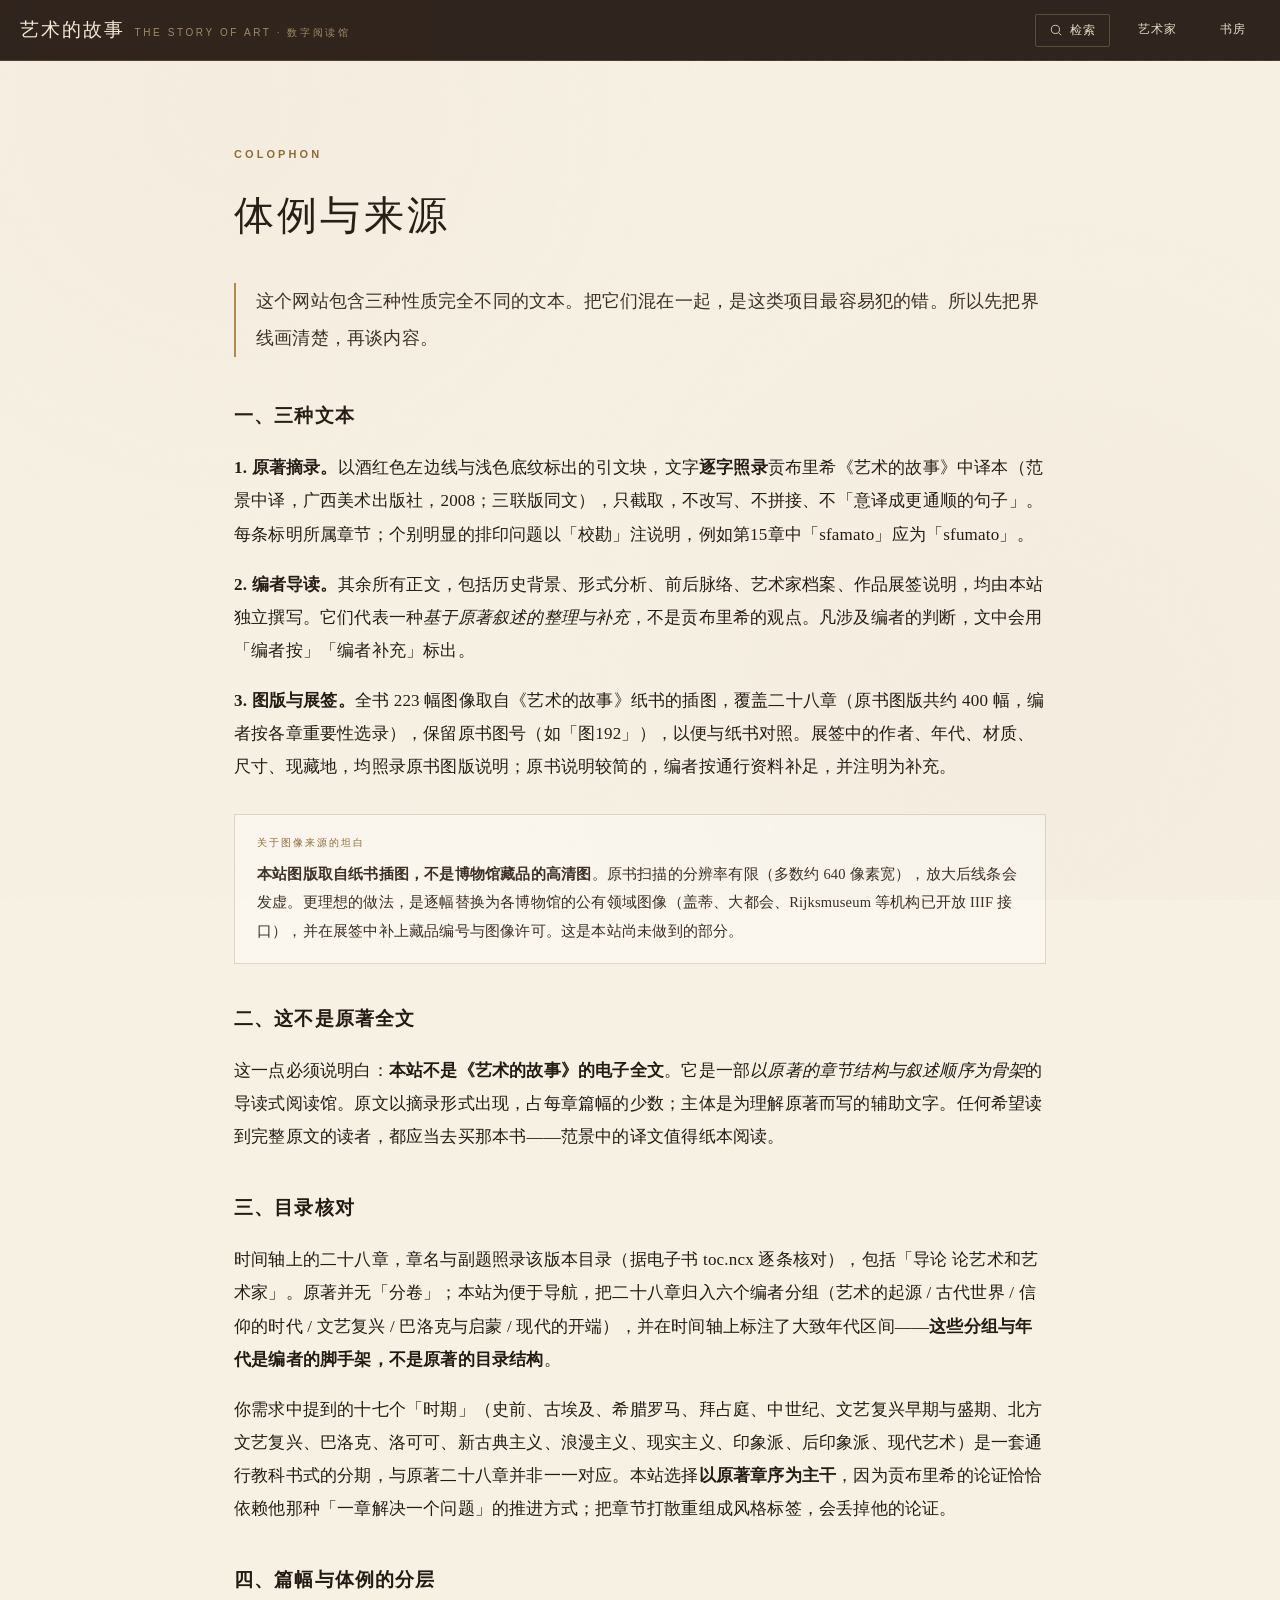
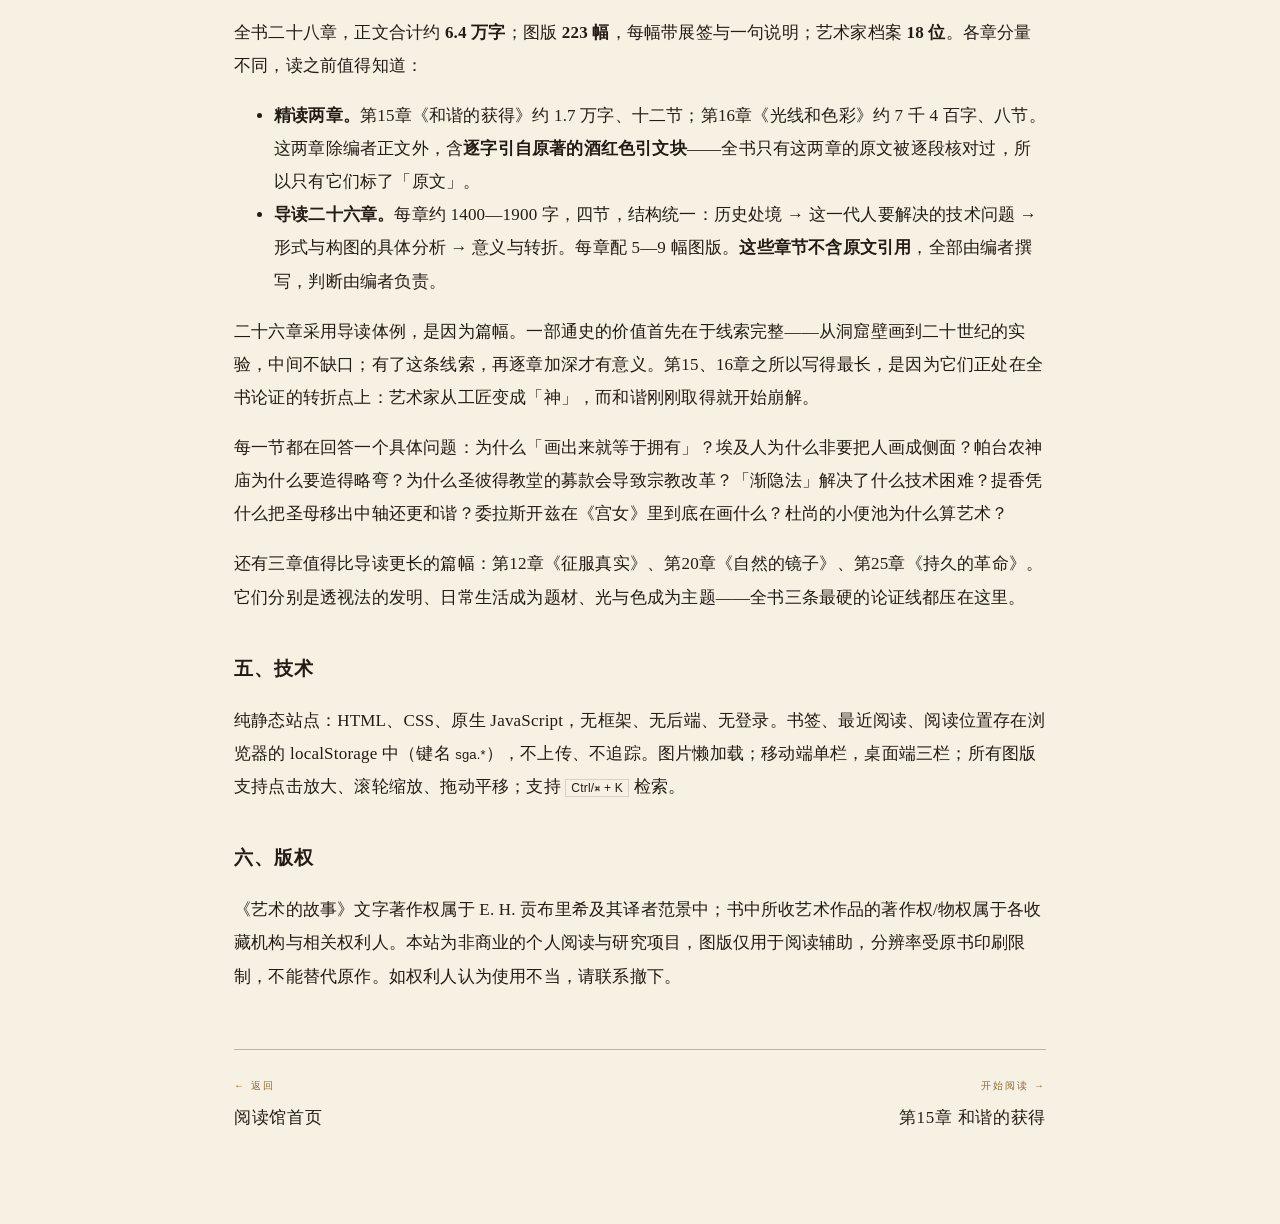
==== commit c2b34e79: "修正首页与说明页的文案口吻；时间轴列宽、首字裁切、重复年代等排版问题" ====
--- a/about.html
+++ b/about.html
@@ -26,7 +26,7 @@
 
   <div class="aside-note">
     <span class="aside-note__t">关于图像来源的坦白</span>
-    本站是在离线环境中构建的，无法接入各博物馆的开放图像接口（如盖蒂、大都会、Rijksmuseum 的 IIIF 服务），因此<strong>图版用的是纸书插图，而不是高清藏品图</strong>。原书扫描的分辨率有限（多数约 640 像素宽），放大后会发虚。这是当前最明确的短板。后续的改进路径是把每一幅图替换为对应博物馆的公有领域图像，并在展签里补上藏品编号与图像许可。
+    <strong>本站图版取自纸书插图，不是博物馆藏品的高清图</strong>。原书扫描的分辨率有限（多数约 640 像素宽），放大后线条会发虚。更理想的做法，是逐幅替换为各博物馆的公有领域图像（盖蒂、大都会、Rijksmuseum 等机构已开放 IIIF 接口），并在展签中补上藏品编号与图像许可。这是本站尚未做到的部分。
   </div>
 
   <h2 style="font-size:19px;font-weight:600;letter-spacing:.06em;margin:36px 0 12px">二、这不是原著全文</h2>
@@ -41,18 +41,18 @@
 
   <h2 style="font-size:19px;font-weight:600;letter-spacing:.06em;margin:36px 0 12px">四、篇幅与体例的分层</h2>
 
-  <p>二十八章全部写完，正文合计约 <strong>6.4 万字</strong>，图版 <strong>223 幅</strong>（每幅带展签与一句说明），艺术家档案 <strong>18 位</strong>。但深度分为两层，读者应该知道自己在读哪一层：</p>
+  <p>全书二十八章，正文合计约 <strong>6.4 万字</strong>；图版 <strong>223 幅</strong>，每幅带展签与一句说明；艺术家档案 <strong>18 位</strong>。各章分量不同，读之前值得知道：</p>
 
   <ul>
     <li><strong>精读两章。</strong>第15章《和谐的获得》约 1.7 万字、十二节；第16章《光线和色彩》约 7 千 4 百字、八节。这两章除编者正文外，含<strong>逐字引自原著的酒红色引文块</strong>——全书只有这两章的原文被逐段核对过，所以只有它们标了「原文」。</li>
     <li><strong>导读二十六章。</strong>每章约 1400—1900 字，四节，结构统一：历史处境 → 这一代人要解决的技术问题 → 形式与构图的具体分析 → 意义与转折。每章配 5—9 幅图版。<strong>这些章节不含原文引用</strong>，全部由编者撰写，判断由编者负责。</li>
   </ul>
 
-  <p>为什么不把二十六章都写成精读？因为那需要大约十倍的篇幅。这本馆的取舍是：<strong>先给一条完整、连贯、可以走完的线索，再逐章加深</strong>。一个只能读两章的时间轴，对读者是不完整的；二十八个空壳则更糟。</p>
+  <p>二十六章采用导读体例，是因为篇幅。一部通史的价值首先在于线索完整——从洞窟壁画到二十世纪的实验，中间不缺口；有了这条线索，再逐章加深才有意义。第15、16章之所以写得最长，是因为它们正处在全书论证的转折点上：艺术家从工匠变成「神」，而和谐刚刚取得就开始崩解。</p>
 
   <p>每一节都在回答一个具体问题：为什么「画出来就等于拥有」？埃及人为什么非要把人画成侧面？帕台农神庙为什么要造得略弯？为什么圣彼得教堂的募款会导致宗教改革？「渐隐法」解决了什么技术困难？提香凭什么把圣母移出中轴还更和谐？委拉斯开兹在《宫女》里到底在画什么？杜尚的小便池为什么算艺术？</p>
 
-  <p><strong>下一步的计划</strong>：把第12章《征服真实》、第20章《自然的镜子》、第25章《持久的革命》提升到精读规格——这三章是全书论证的枢纽（透视的发明、日常成为题材、光成为主题）；并为每一幅图版补上「看点」条目，让图版从「配图」变成「可读的物证」。</p>
+  <p>还有三章值得比导读更长的篇幅：第12章《征服真实》、第20章《自然的镜子》、第25章《持久的革命》。它们分别是透视法的发明、日常生活成为题材、光与色成为主题——全书三条最硬的论证线都压在这里。</p>
 
   <h2 style="font-size:19px;font-weight:600;letter-spacing:.06em;margin:36px 0 12px">五、技术</h2>
 
